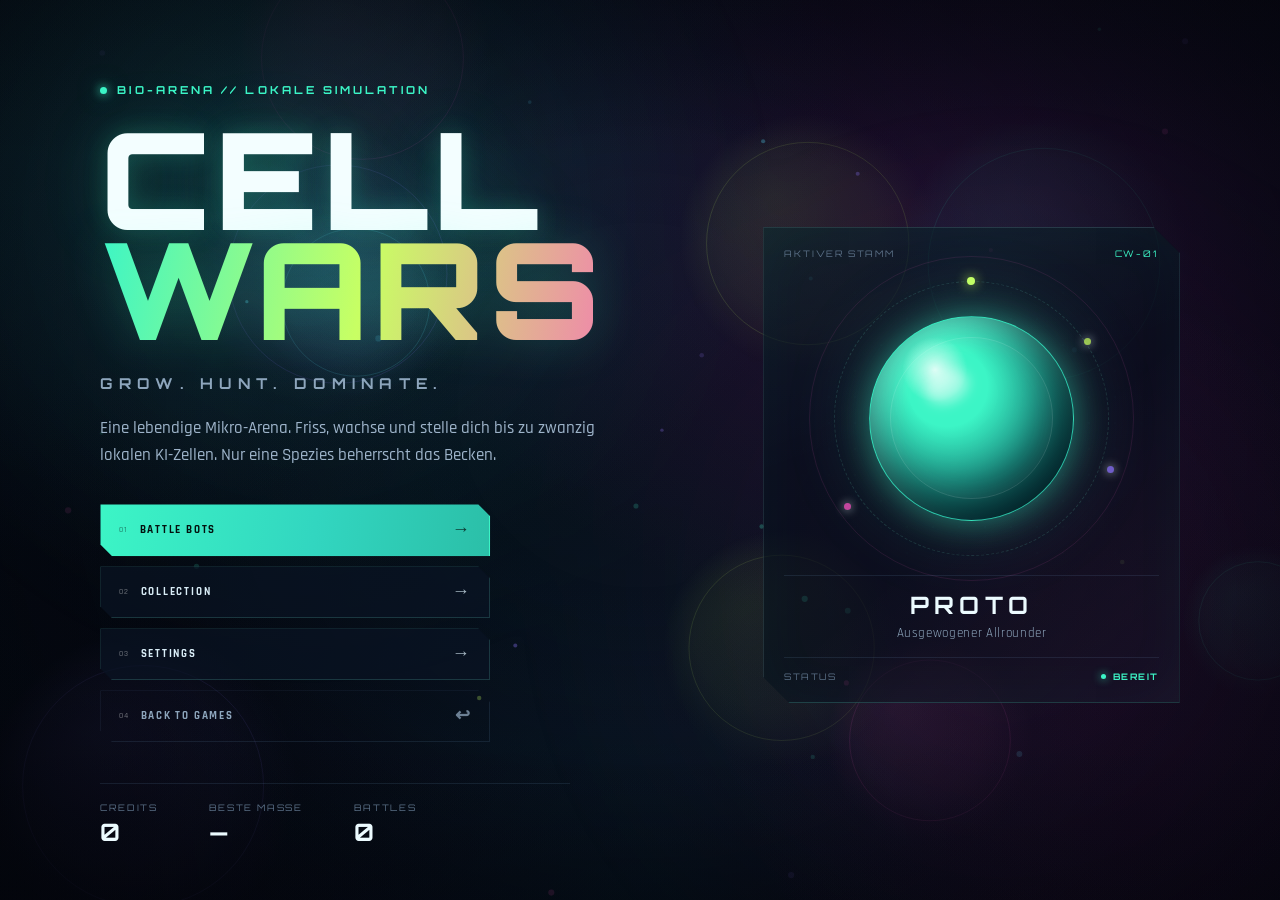
==== cell-wars/index.html @ c4da7c1f "CELL WARS Arena-Spiel und Hub-Karte hinzugefuegt" ====
<!DOCTYPE html>
<html lang="de">
<head>
  <meta charset="UTF-8">
  <meta name="viewport" content="width=device-width, initial-scale=1.0, maximum-scale=1.0, user-scalable=no">
  <meta name="theme-color" content="#05070e">
  <title>CELL WARS — Deluxe Browser Edition</title>
  <link rel="preconnect" href="https://fonts.googleapis.com">
  <link rel="preconnect" href="https://fonts.gstatic.com" crossorigin>
  <link href="https://fonts.googleapis.com/css2?family=Orbitron:wght@500;700;900&family=Rajdhani:wght@500;600;700&display=swap" rel="stylesheet">
  <link rel="stylesheet" href="style.css">
</head>
<body>
  <div id="cw-app" class="cw-app">

    <!-- Ambient menu background -->
    <canvas id="cw-menu-bg" class="cw-menu-bg" aria-hidden="true"></canvas>
    <div class="cw-ambient" aria-hidden="true"></div>

    <!-- Game canvas -->
    <canvas id="cw-canvas" class="cw-game-canvas" aria-hidden="true"></canvas>
    <div class="cw-vignette" aria-hidden="true"></div>

    <!-- In-game HUD -->
    <div id="cw-hud" class="cw-hud" aria-hidden="true">
      <div class="cw-hud-top">
        <div class="cw-hud-cluster">
          <div class="cw-hud-name"><span class="cw-status-dot"></span><span id="cw-hud-player-name">PILOT</span></div>
          <div class="cw-hud-massline">
            <span class="cw-hud-label">BIOMASSE</span>
            <strong id="cw-hud-mass">100</strong>
          </div>
          <div class="cw-hud-meta">
            <span>RANG <b id="cw-hud-rank">#--</b></span>
            <span>ZEIT <b id="cw-hud-time">0:00</b></span>
            <span>KILLS <b id="cw-hud-kills">0</b></span>
          </div>
        </div>
        <button type="button" id="cw-btn-pause" class="cw-icon-btn" aria-label="Pause" title="Pause (ESC)">
          <svg viewBox="0 0 24 24" aria-hidden="true"><rect x="6" y="5" width="4" height="14" rx="1"/><rect x="14" y="5" width="4" height="14" rx="1"/></svg>
        </button>
      </div>

      <aside class="cw-leaderboard cw-glass" aria-label="Rangliste">
        <header><span>RANGLISTE</span><span class="cw-live-dot"></span></header>
        <ol id="cw-leaderboard-list"></ol>
      </aside>

      <div class="cw-minimap cw-glass">
        <span class="cw-minimap-label">RADAR</span>
        <canvas id="cw-minimap-canvas" width="152" height="152"></canvas>
      </div>

      <div id="cw-controls-hint" class="cw-hint cw-glass">
        <span class="cw-hint-desktop"><b>MAUS / WASD</b> BEWEGEN &nbsp;·&nbsp; <b>LEER / KLICK</b> TEILEN &nbsp;·&nbsp; <b>ESC</b> PAUSE</span>
        <span class="cw-hint-touch"><b>ZIEHEN</b> BEWEGEN &nbsp;·&nbsp; <b>SPLIT</b> TEILEN</span>
      </div>

      <button type="button" id="cw-btn-touch-split" class="cw-touch-split" aria-label="Zelle teilen">SPLIT</button>
    </div>

    <!-- Screens -->
    <main class="cw-screens">
      <section id="cw-screen-menu" class="cw-screen is-active" aria-label="Hauptmenü">
        <div class="cw-menu-shell">
          <div class="cw-menu-main">
            <div class="cw-brandline"><span class="cw-status-dot"></span> BIO-ARENA // LOKALE SIMULATION</div>
            <h1 class="cw-logo"><span class="cw-logo-cell">CELL</span><span class="cw-logo-wars">WARS</span></h1>
            <p class="cw-tagline">GROW. HUNT. DOMINATE.</p>
            <p class="cw-lede">Eine lebendige Mikro-Arena. Friss, wachse und stelle dich bis zu zwanzig lokalen KI-Zellen. Nur eine Spezies beherrscht das Becken.</p>

            <nav class="cw-menu-actions" aria-label="Hauptmenü">
              <button type="button" id="cw-btn-play" class="cw-btn cw-btn-primary">
                <span class="cw-btn-index">01</span><span class="cw-btn-text">BATTLE BOTS</span><span class="cw-btn-arrow">→</span>
              </button>
              <button type="button" id="cw-btn-collection" class="cw-btn cw-btn-secondary">
                <span class="cw-btn-index">02</span><span class="cw-btn-text">COLLECTION</span><span class="cw-btn-arrow">→</span>
              </button>
              <button type="button" id="cw-btn-settings" class="cw-btn cw-btn-secondary">
                <span class="cw-btn-index">03</span><span class="cw-btn-text">SETTINGS</span><span class="cw-btn-arrow">→</span>
              </button>
              <a href="../index.html" class="cw-btn cw-btn-ghost">
                <span class="cw-btn-index">04</span><span class="cw-btn-text">BACK TO GAMES</span><span class="cw-btn-arrow">↩</span>
              </a>
            </nav>

            <div class="cw-menu-stats">
              <div><span>CREDITS</span><b id="cw-menu-coins">0</b></div>
              <div><span>BESTE MASSE</span><b id="cw-menu-best">0</b></div>
              <div><span>BATTLES</span><b id="cw-menu-games">0</b></div>
            </div>
          </div>

          <aside class="cw-specimen" aria-label="Aktiver Zellstamm">
            <div class="cw-specimen-head"><span>AKTIVER STAMM</span><span id="cw-menu-skin-code">CW-01</span></div>
            <div class="cw-orb-stage">
              <span class="cw-orb-ring r1"></span>
              <span class="cw-orb-ring r2"></span>
              <div class="cw-orb-orbit"><span class="cw-orb-moon"></span></div>
              <div class="cw-orb" id="cw-menu-orb"><span class="cw-orb-core"></span></div>
              <span class="cw-orb-food f1"></span><span class="cw-orb-food f2"></span><span class="cw-orb-food f3"></span>
            </div>
            <div class="cw-specimen-info">
              <strong id="cw-menu-skin-name">PROTO</strong>
              <span id="cw-menu-skin-desc">Ausgewogener Allrounder</span>
            </div>
            <div class="cw-specimen-foot">
              <span class="cw-mini-label">STATUS</span><b class="cw-ready">BEREIT</b>
            </div>
          </aside>
        </div>
        <footer class="cw-menu-foot">
          <span>LOKALE KI-BOTS · KEIN ONLINE-MULTIPLAYER</span>
          <span>FORTSCHRITT WIRD LOKAL GESPEICHERT</span>
        </footer>
      </section>

      <section id="cw-screen-setup" class="cw-screen" aria-label="Battle Setup">
        <div class="cw-page">
          <header class="cw-page-head">
            <button type="button" id="cw-setup-back" class="cw-back">← ZURÜCK</button>
            <span class="cw-page-kicker">BATTLE SETUP // LOKALE ARENA</span>
          </header>

          <div class="cw-setup-grid">
            <div class="cw-panel cw-setup-main">
              <label class="cw-field-label" for="cw-name-input">PILOTENNAME</label>
              <div class="cw-input-wrap">
                <span class="cw-input-prefix">ID</span>
                <input id="cw-name-input" class="cw-input" type="text" maxlength="14" autocomplete="off" spellcheck="false" placeholder="PILOT">
              </div>

              <div class="cw-section-label">SCHWIERIGKEITSGRAD</div>
              <div id="cw-difficulty-grid" class="cw-difficulty-grid"></div>

              <button type="button" id="cw-btn-start" class="cw-btn cw-btn-primary cw-btn-wide">
                <span class="cw-btn-text">BATTLE STARTEN</span><span class="cw-btn-arrow">→</span>
              </button>
              <p class="cw-micro">Deine Gegner sind lokale KI-Bots. Kein Netzwerk, keine Accounts.</p>
            </div>

            <aside class="cw-panel cw-setup-side">
              <span class="cw-kicker">DEIN STAMM</span>
              <div class="cw-setup-orb-wrap">
                <div class="cw-mini-orb" id="cw-setup-orb"></div>
              </div>
              <strong id="cw-setup-skin-name" class="cw-setup-skin-name">PROTO</strong>
              <span id="cw-setup-skin-desc" class="cw-setup-skin-desc">Ausgewogener Allrounder</span>

              <div class="cw-setup-facts">
                <div><span>BESTE MASSE</span><b id="cw-setup-best">0</b></div>
                <div><span>CREDITS</span><b id="cw-setup-coins">0</b></div>
              </div>

              <ul class="cw-rules">
                <li><b>Nahrung</b> einsammeln lässt dich wachsen.</li>
                <li><b>Größere Zellen</b> fressen kleinere.</li>
                <li><b>Leertaste</b> teilt deine Zelle.</li>
                <li>Überlebe und führe die Rangliste an.</li>
              </ul>
            </aside>
          </div>
        </div>
      </section>

      <section id="cw-screen-collection" class="cw-screen" aria-label="Collection">
        <div class="cw-page">
          <header class="cw-page-head">
            <button type="button" id="cw-collection-back" class="cw-back">← ZURÜCK</button>
            <span class="cw-page-kicker">COLLECTION // ZELLSTÄMME</span>
            <div class="cw-currency">CREDITS <b id="cw-collection-coins">0</b></div>
          </header>
          <p class="cw-page-lede">Verdiene Credits in Battle Bots und schalte neue Zellfarben frei. Freigeschaltete Stämme bleiben lokal gespeichert.</p>
          <div id="cw-skin-grid" class="cw-skin-grid"></div>
        </div>
      </section>

      <section id="cw-screen-settings" class="cw-screen" aria-label="Einstellungen">
        <div class="cw-page cw-page-narrow">
          <header class="cw-page-head">
            <button type="button" id="cw-settings-back" class="cw-back">← ZURÜCK</button>
            <span class="cw-page-kicker">SETTINGS // SYSTEM</span>
          </header>

          <div class="cw-panel cw-settings-panel">
            <div class="cw-settings-group">
              <div class="cw-section-label">AUDIO</div>
              <div class="cw-setting-row">
                <div><label for="cw-set-sfx">SOUNDEFFEKTE</label><small>Treffer, Teilen, Menüs</small></div>
                <div class="cw-slider-wrap"><input id="cw-set-sfx" type="range" min="0" max="1" step="0.05"><span id="cw-set-sfx-val">70%</span></div>
              </div>
              <div class="cw-setting-row">
                <div><label for="cw-set-music">AMBIENT-MUSIK</label><small>Lokaler Synth-Klangteppich</small></div>
                <div class="cw-slider-wrap"><input id="cw-set-music" type="range" min="0" max="1" step="0.05"><span id="cw-set-music-val">30%</span></div>
              </div>
            </div>

            <div class="cw-settings-group">
              <div class="cw-section-label">DARSTELLUNG</div>
              <div class="cw-setting-row">
                <div><label>PARTIKEL &amp; EFFEKTE</label><small>Funken, Schockwellen, Screenshake</small></div>
                <button type="button" id="cw-set-particles" class="cw-toggle" aria-pressed="true">AN</button>
              </div>
              <div class="cw-setting-row">
                <div><label>STEUERUNGSHINWEISE</label><small>Hinweisleiste im Battle</small></div>
                <button type="button" id="cw-set-hints" class="cw-toggle" aria-pressed="true">AN</button>
              </div>
              <div class="cw-setting-row cw-setting-row-top">
                <div><label>QUALITÄT</label><small id="cw-set-quality-desc">900 Nahrung · volle Effekte · DPR 2</small></div>
                <div id="cw-quality-group" class="cw-segmented">
                  <button type="button" data-quality="low">LOW</button>
                  <button type="button" data-quality="medium">MED</button>
                  <button type="button" data-quality="high">HIGH</button>
                </div>
              </div>
              <div class="cw-setting-row">
                <div><label>VOLLBILD</label><small>Browser Fullscreen API</small></div>
                <button type="button" id="cw-btn-fullscreen" class="cw-toggle">AKTIVIEREN</button>
              </div>
            </div>

            <div class="cw-settings-group">
              <div class="cw-section-label">STEUERUNG</div>
              <div class="cw-controls-grid">
                <div><span>MAUS</span><b>Richtung</b></div>
                <div><span>W A S D / PFEILE</span><b>Richtung</b></div>
                <div><span>LEER / LINKSKLICK</span><b>Zelle teilen</b></div>
                <div><span>ESC</span><b>Pause</b></div>
              </div>
              <p class="cw-micro">Alle Einstellungen werden lokal in deinem Browser gespeichert.</p>
            </div>
          </div>
        </div>
      </section>

      <section id="cw-screen-pause" class="cw-screen cw-overlay" aria-label="Pause">
        <div class="cw-modal">
          <span class="cw-kicker">SIMULATION ANGEHALTEN</span>
          <h2 class="cw-modal-title">PAUSE</h2>
          <div class="cw-pause-stats">
            <div><span>MASSE</span><b id="cw-pause-mass">100</b></div>
            <div><span>RANG</span><b id="cw-pause-rank">#--</b></div>
            <div><span>ZEIT</span><b id="cw-pause-time">0:00</b></div>
          </div>
          <div class="cw-modal-actions">
            <button type="button" id="cw-btn-resume" class="cw-btn cw-btn-primary"><span class="cw-btn-text">FORTSETZEN</span><span class="cw-btn-arrow">→</span></button>
            <button type="button" id="cw-btn-restart" class="cw-btn cw-btn-secondary"><span class="cw-btn-text">NEUSTART</span><span class="cw-btn-arrow">↻</span></button>
            <button type="button" id="cw-btn-pause-settings" class="cw-btn cw-btn-secondary"><span class="cw-btn-text">EINSTELLUNGEN</span><span class="cw-btn-arrow">→</span></button>
            <button type="button" id="cw-btn-quit" class="cw-btn cw-btn-ghost"><span class="cw-btn-text">HAUPTMENÜ</span><span class="cw-btn-arrow">↩</span></button>
          </div>
        </div>
      </section>

      <section id="cw-screen-gameover" class="cw-screen cw-overlay" aria-label="Ergebnis">
        <div class="cw-modal cw-results">
          <span class="cw-kicker" id="cw-res-kicker">RUN TERMINATED</span>
          <h2 class="cw-modal-title" id="cw-res-title">VERSCHLUNGEN.</h2>
          <p class="cw-res-sub" id="cw-res-sub">Die Arena hat dich gefressen. Wachse beim nächsten Lauf klüger.</p>

          <div class="cw-result-grid">
            <div><span>ÜBERLEBENSZEIT</span><b id="cw-res-time">0:00</b></div>
            <div><span>MAX. MASSE</span><b id="cw-res-mass">0</b></div>
            <div><span>GEFRESSEN</span><b id="cw-res-kills">0</b></div>
            <div><span>PLATZIERUNG</span><b id="cw-res-rank">#--</b></div>
          </div>

          <div class="cw-bestline"><span>PERSÖNLICHE BESTLEISTUNG</span><b id="cw-res-best">0</b></div>
          <div class="cw-rewardline">+ <b id="cw-res-coins">0</b> CREDITS <span id="cw-res-newbest" class="cw-newbest">NEUER REKORD</span></div>

          <div class="cw-modal-actions cw-modal-actions-row">
            <button type="button" id="cw-btn-again" class="cw-btn cw-btn-primary"><span class="cw-btn-text">NOCHMAL</span><span class="cw-btn-arrow">↻</span></button>
            <button type="button" id="cw-btn-gameover-menu" class="cw-btn cw-btn-secondary"><span class="cw-btn-text">HAUPTMENÜ</span><span class="cw-btn-arrow">↩</span></button>
          </div>
        </div>
      </section>
    </main>

    <div id="cw-toast" class="cw-toast" role="status" aria-live="polite"></div>
    <noscript><div class="cw-noscript">CELL WARS benötigt JavaScript.</div></noscript>
  </div>

  <script src="game.js" defer></script>
</body>
</html>
---- cell-wars/style.css ----
/* ==========================================================================
   CELL WARS — Deluxe Browser Edition
   Scoped styles for the game. All classes use the cw- prefix.
   ========================================================================== */

:root {
  color-scheme: dark;
}

html, body {
  margin: 0;
  padding: 0;
  width: 100%;
  height: 100%;
  overflow: hidden;
  background: #04060c;
}

body {
  font-family: 'Rajdhani', 'Segoe UI', sans-serif;
  color: #eaf8ff;
  -webkit-font-smoothing: antialiased;
  text-rendering: optimizeLegibility;
}

#cw-app {
  --cw-bg0: #04060c;
  --cw-bg1: #08101e;
  --cw-bg2: #130a24;
  --cw-ink: #ecfbff;
  --cw-muted: #8ea6bd;
  --cw-dim: #5c7188;
  --cw-teal: #3cf5c6;
  --cw-teal-soft: #a5ffe9;
  --cw-lime: #c8ff63;
  --cw-magenta: #ff59c7;
  --cw-violet: #8f76ff;
  --cw-danger: #ff6079;
  --cw-gold: #ffd75e;
  --cw-line: rgba(120, 255, 228, 0.16);
  --cw-line-soft: rgba(150, 205, 255, 0.10);
  --cw-panel: rgba(8, 16, 29, 0.74);
  --cw-panel-solid: rgba(9, 18, 33, 0.94);
  --cw-font-display: 'Orbitron', 'Segoe UI', sans-serif;
  --cw-font-body: 'Rajdhani', 'Segoe UI', sans-serif;

  position: fixed;
  inset: 0;
  width: 100%;
  height: 100%;
  height: 100dvh;
  overflow: hidden;
  background:
    radial-gradient(ellipse at 18% 12%, rgba(21, 60, 84, 0.55), transparent 42%),
    radial-gradient(ellipse at 82% 22%, rgba(83, 27, 104, 0.42), transparent 46%),
    radial-gradient(ellipse at 50% 100%, rgba(9, 42, 55, 0.5), transparent 55%),
    linear-gradient(160deg, #070c17 0%, #050912 46%, #0b0617 100%);
  isolation: isolate;
  user-select: none;
  -webkit-user-select: none;
}

#cw-app *,
#cw-app *::before,
#cw-app *::after {
  box-sizing: border-box;
}

#cw-app button,
#cw-app input,
#cw-app a {
  font-family: inherit;
}

.cw-menu-bg,
.cw-game-canvas {
  position: absolute;
  inset: 0;
  width: 100%;
  height: 100%;
  display: block;
}

.cw-menu-bg {
  z-index: 0;
  opacity: 1;
  transition: opacity 0.6s ease;
}

.cw-game-canvas {
  z-index: 1;
  opacity: 0;
  pointer-events: none;
  cursor: crosshair;
  touch-action: none;
  transition: opacity 0.35s ease;
}

.cw-app.cw-game-active .cw-menu-bg {
  opacity: 0;
}

.cw-app.cw-game-active .cw-game-canvas {
  opacity: 1;
  pointer-events: auto;
}

.cw-ambient {
  position: absolute;
  inset: -15%;
  z-index: 0;
  pointer-events: none;
  background:
    radial-gradient(circle at 30% 30%, rgba(60, 245, 198, 0.055), transparent 34%),
    radial-gradient(circle at 72% 62%, rgba(255, 89, 199, 0.05), transparent 36%);
  filter: blur(10px);
  animation: cwAmbientDrift 22s ease-in-out infinite alternate;
}

@keyframes cwAmbientDrift {
  from { transform: translate3d(-1.5%, -1%, 0) scale(1); }
  to { transform: translate3d(1.5%, 1.5%, 0) scale(1.04); }
}

.cw-vignette {
  position: absolute;
  inset: 0;
  z-index: 2;
  pointer-events: none;
  background:
    radial-gradient(ellipse at center, transparent 48%, rgba(2, 4, 9, 0.55) 100%),
    linear-gradient(180deg, rgba(2, 4, 9, 0.22), transparent 18%, transparent 82%, rgba(2, 4, 9, 0.35));
}

/* ==========================================================================
   Screens & transitions
   ========================================================================== */

.cw-screens {
  position: absolute;
  inset: 0;
  z-index: 30;
  pointer-events: none;
}

.cw-screen {
  position: absolute;
  inset: 0;
  display: flex;
  flex-direction: column;
  overflow-y: auto;
  overflow-x: hidden;
  opacity: 0;
  visibility: hidden;
  pointer-events: none;
  transform: translateY(10px);
  transition: opacity 0.32s ease, transform 0.42s cubic-bezier(0.2, 0.8, 0.2, 1), visibility 0.32s;
  scrollbar-width: thin;
  scrollbar-color: rgba(60, 245, 198, 0.3) transparent;
}

.cw-screen.is-active {
  opacity: 1;
  visibility: visible;
  pointer-events: auto;
  transform: translateY(0);
}

#cw-screen-menu {
  background:
    radial-gradient(circle at 13% 18%, rgba(32, 118, 112, 0.10), transparent 26%),
    radial-gradient(circle at 86% 76%, rgba(113, 36, 126, 0.10), transparent 30%);
}

#cw-screen-setup,
#cw-screen-collection,
#cw-screen-settings {
  background:
    radial-gradient(ellipse at 12% 8%, rgba(25, 84, 92, 0.30), transparent 44%),
    radial-gradient(ellipse at 88% 70%, rgba(75, 28, 100, 0.26), transparent 46%),
    linear-gradient(180deg, rgba(4, 8, 15, 0.72), rgba(4, 8, 15, 0.9));
  backdrop-filter: blur(8px);
  -webkit-backdrop-filter: blur(8px);
}

.cw-overlay {
  z-index: 45;
  align-items: center;
  justify-content: center;
  padding: 24px;
  background: rgba(3, 6, 12, 0.66);
  backdrop-filter: blur(10px);
  -webkit-backdrop-filter: blur(10px);
}

/* ==========================================================================
   Menu
   ========================================================================== */

.cw-menu-shell {
  position: relative;
  width: min(1220px, 100%);
  min-height: 100%;
  margin: 0 auto;
  padding: clamp(28px, 6vh, 72px) clamp(22px, 5.5vw, 72px) 24px;
  display: grid;
  grid-template-columns: minmax(0, 1.18fr) minmax(300px, 0.82fr);
  gap: clamp(28px, 5vw, 72px);
  align-items: center;
}

.cw-menu-main {
  position: relative;
  z-index: 1;
  max-width: 660px;
}

.cw-brandline {
  display: flex;
  align-items: center;
  gap: 10px;
  font-family: var(--cw-font-display);
  font-size: clamp(9px, 0.9vw, 11px);
  font-weight: 700;
  letter-spacing: 0.28em;
  color: var(--cw-teal);
  text-transform: uppercase;
  margin-bottom: clamp(18px, 3vh, 32px);
}

.cw-status-dot {
  width: 7px;
  height: 7px;
  border-radius: 50%;
  flex: 0 0 auto;
  background: var(--cw-teal);
  box-shadow: 0 0 10px var(--cw-teal), 0 0 22px rgba(60, 245, 198, 0.55);
  animation: cwPulseDot 2.2s ease-in-out infinite;
}

@keyframes cwPulseDot {
  0%, 100% { opacity: 1; transform: scale(1); }
  50% { opacity: 0.55; transform: scale(0.8); }
}

.cw-logo {
  display: flex;
  flex-direction: column;
  margin: 0 0 16px;
  font-family: var(--cw-font-display);
  font-weight: 900;
  font-size: clamp(58px, 10.5vw, 138px);
  line-height: 0.82;
  letter-spacing: 0.035em;
}

.cw-logo-cell {
  color: #f3feff;
  text-shadow:
    0 0 24px rgba(60, 245, 198, 0.22),
    0 0 70px rgba(60, 245, 198, 0.16);
}

.cw-logo-wars {
  background: linear-gradient(100deg, var(--cw-teal) 0%, var(--cw-lime) 44%, var(--cw-magenta) 100%);
  -webkit-background-clip: text;
  background-clip: text;
  -webkit-text-fill-color: transparent;
  color: transparent;
  filter: drop-shadow(0 0 24px rgba(60, 245, 198, 0.22));
  padding-bottom: 0.1em;
}

.cw-tagline {
  margin: 0 0 22px;
  font-family: var(--cw-font-display);
  font-size: clamp(11px, 1.3vw, 15px);
  font-weight: 700;
  letter-spacing: 0.42em;
  color: var(--cw-muted);
  text-transform: uppercase;
}

.cw-lede {
  margin: 0 0 clamp(24px, 4vh, 38px);
  max-width: 540px;
  font-size: clamp(15px, 1.35vw, 18px);
  font-weight: 500;
  line-height: 1.55;
  color: #9db3c9;
}

.cw-menu-actions {
  display: flex;
  flex-direction: column;
  gap: 10px;
  width: min(390px, 100%);
}

.cw-menu-stats {
  display: flex;
  gap: clamp(24px, 4vw, 54px);
  margin-top: clamp(26px, 4.5vh, 44px);
  padding-top: 18px;
  border-top: 1px solid var(--cw-line-soft);
  width: min(470px, 100%);
}

.cw-menu-stats div {
  display: flex;
  flex-direction: column;
  gap: 4px;
}

.cw-menu-stats span {
  font-family: var(--cw-font-display);
  font-size: 9px;
  letter-spacing: 0.2em;
  color: var(--cw-dim);
}

.cw-menu-stats b {
  font-family: var(--cw-font-display);
  font-size: clamp(18px, 2vw, 24px);
  color: var(--cw-ink);
  letter-spacing: 0.03em;
}

.cw-menu-foot {
  position: relative;
  display: flex;
  justify-content: space-between;
  gap: 18px;
  padding: 0 clamp(22px, 5.5vw, 72px) 20px;
  font-family: var(--cw-font-display);
  font-size: 8.5px;
  letter-spacing: 0.17em;
  color: rgba(122, 150, 175, 0.58);
  text-transform: uppercase;
}

/* Specimen panel */
.cw-specimen {
  position: relative;
  align-self: center;
  width: 100%;
  max-width: 430px;
  justify-self: end;
  padding: 20px;
  border: 1px solid var(--cw-line);
  background:
    linear-gradient(160deg, rgba(50, 255, 221, 0.05), transparent 40%),
    linear-gradient(320deg, rgba(255, 89, 199, 0.055), transparent 45%),
    rgba(7, 14, 26, 0.62);
  clip-path: polygon(0 0, calc(100% - 26px) 0, 100% 26px, 100% 100%, 26px 100%, 0 calc(100% - 26px));
  box-shadow:
    0 30px 90px rgba(0, 0, 0, 0.5),
    inset 0 0 60px rgba(60, 245, 198, 0.035);
}

.cw-specimen::before {
  content: '';
  position: absolute;
  inset: 0;
  pointer-events: none;
  background-image: radial-gradient(circle, rgba(140, 255, 235, 0.14) 1px, transparent 1.2px);
  background-size: 26px 26px;
  opacity: 0.22;
  mask-image: radial-gradient(circle at 50% 40%, #000, transparent 72%);
  -webkit-mask-image: radial-gradient(circle at 50% 40%, #000, transparent 72%);
}

.cw-specimen-head {
  position: relative;
  display: flex;
  justify-content: space-between;
  font-family: var(--cw-font-display);
  font-size: 9px;
  letter-spacing: 0.2em;
  color: var(--cw-dim);
  text-transform: uppercase;
}

.cw-specimen-head span:last-child {
  color: var(--cw-teal);
}

.cw-orb-stage {
  position: relative;
  height: clamp(250px, 34vh, 340px);
  display: flex;
  align-items: center;
  justify-content: center;
  margin: 6px 0 4px;
}

.cw-orb {
  --orb-a: #3cf5c6;
  --orb-b: #0c6c72;
  --orb-glow: #3cf5c6;
  position: relative;
  width: clamp(150px, 17vw, 205px);
  height: clamp(150px, 17vw, 205px);
  border-radius: 50%;
  background:
    radial-gradient(circle at 32% 26%, rgba(255, 255, 255, 0.82) 0%, transparent 16%),
    radial-gradient(circle at 38% 34%, var(--orb-a) 0%, var(--orb-a) 22%, var(--orb-b) 74%, #04060c 100%);
  border: 1px solid color-mix(in srgb, var(--orb-a) 65%, transparent);
  box-shadow:
    0 0 34px color-mix(in srgb, var(--orb-glow) 45%, transparent),
    0 0 90px color-mix(in srgb, var(--orb-glow) 20%, transparent),
    inset -18px -24px 46px rgba(0, 0, 0, 0.55),
    inset 12px 14px 26px rgba(255, 255, 255, 0.16);
  animation: cwOrbFloat 5.5s ease-in-out infinite alternate, cwOrbBreathe 3.8s ease-in-out infinite;
  transition: background 0.4s ease, box-shadow 0.4s ease;
}

.cw-orb::after {
  content: '';
  position: absolute;
  inset: 10%;
  border-radius: 50%;
  border: 1px solid rgba(255, 255, 255, 0.12);
  box-shadow: inset 0 0 30px rgba(255, 255, 255, 0.05);
}

.cw-orb.is-prism {
  animation: cwOrbFloat 5.5s ease-in-out infinite alternate, cwOrbHue 8s linear infinite;
}

.cw-orb-core {
  position: absolute;
  top: 27%;
  left: 27%;
  width: 22%;
  height: 16%;
  border-radius: 50%;
  background: rgba(255, 255, 255, 0.44);
  filter: blur(6px);
  transform: rotate(-24deg);
}

@keyframes cwOrbFloat {
  from { transform: translateY(-7px); }
  to { transform: translateY(7px); }
}

@keyframes cwOrbBreathe {
  0%, 100% { scale: 1; }
  50% { scale: 1.035; }
}

@keyframes cwOrbHue {
  from { filter: hue-rotate(0deg); }
  to { filter: hue-rotate(360deg); }
}

.cw-orb-ring {
  position: absolute;
  border-radius: 50%;
  border: 1px solid rgba(120, 255, 228, 0.14);
  pointer-events: none;
}

.cw-orb-ring.r1 {
  width: clamp(205px, 23vw, 275px);
  height: clamp(205px, 23vw, 275px);
  border-style: dashed;
  animation: cwSpin 44s linear infinite;
}

.cw-orb-ring.r2 {
  width: clamp(245px, 28vw, 325px);
  height: clamp(245px, 28vw, 325px);
  border-color: rgba(255, 89, 199, 0.10);
  animation: cwSpin 70s linear infinite reverse;
}

@keyframes cwSpin {
  to { transform: rotate(360deg); }
}

.cw-orb-orbit {
  position: absolute;
  width: clamp(205px, 23vw, 275px);
  height: clamp(205px, 23vw, 275px);
  animation: cwSpin 14s linear infinite;
}

.cw-orb-moon {
  position: absolute;
  top: -4px;
  left: calc(50% - 4px);
  width: 8px;
  height: 8px;
  border-radius: 50%;
  background: var(--cw-lime);
  box-shadow: 0 0 12px var(--cw-lime);
}

.cw-orb-food {
  position: absolute;
  width: 7px;
  height: 7px;
  border-radius: 50%;
  background: var(--cw-teal);
  box-shadow: 0 0 10px currentColor;
  opacity: 0.75;
}

.cw-orb-food.f1 { top: 24%; right: 18%; background: var(--cw-lime); animation: cwFloatFood 4s ease-in-out infinite alternate; }
.cw-orb-food.f2 { bottom: 20%; left: 16%; background: var(--cw-magenta); animation: cwFloatFood 5.2s ease-in-out infinite alternate-reverse; }
.cw-orb-food.f3 { bottom: 32%; right: 12%; background: var(--cw-violet); animation: cwFloatFood 6.4s ease-in-out infinite alternate; }

@keyframes cwFloatFood {
  from { transform: translateY(-5px); opacity: 0.5; }
  to { transform: translateY(7px); opacity: 0.95; }
}

.cw-specimen-info {
  position: relative;
  display: flex;
  flex-direction: column;
  align-items: center;
  gap: 5px;
  padding: 14px 0 16px;
  border-top: 1px solid var(--cw-line-soft);
  border-bottom: 1px solid var(--cw-line-soft);
}

.cw-specimen-info strong {
  font-family: var(--cw-font-display);
  font-size: clamp(18px, 2vw, 24px);
  letter-spacing: 0.22em;
  color: var(--cw-ink);
}

.cw-specimen-info span {
  font-size: 13px;
  letter-spacing: 0.05em;
  color: var(--cw-muted);
}

.cw-specimen-foot {
  display: flex;
  justify-content: space-between;
  align-items: center;
  padding-top: 13px;
  font-family: var(--cw-font-display);
  font-size: 9px;
  letter-spacing: 0.16em;
}

.cw-mini-label {
  color: var(--cw-dim);
}

.cw-ready {
  color: var(--cw-teal);
  display: inline-flex;
  align-items: center;
  gap: 7px;
}

.cw-ready::before {
  content: '';
  width: 5px;
  height: 5px;
  border-radius: 50%;
  background: var(--cw-teal);
  box-shadow: 0 0 8px var(--cw-teal);
}

/* ==========================================================================
   Buttons
   ========================================================================== */

.cw-btn {
  position: relative;
  display: flex;
  align-items: center;
  gap: 12px;
  width: 100%;
  min-height: 52px;
  padding: 13px 18px;
  border: 1px solid var(--cw-line);
  background: rgba(10, 20, 36, 0.62);
  color: var(--cw-ink);
  font-family: var(--cw-font-display);
  font-size: 11px;
  font-weight: 700;
  letter-spacing: 0.16em;
  text-decoration: none;
  text-align: left;
  text-transform: uppercase;
  cursor: pointer;
  clip-path: polygon(0 0, calc(100% - 12px) 0, 100% 12px, 100% 100%, 12px 100%, 0 calc(100% - 12px));
  transition: background 0.2s ease, border-color 0.2s ease, transform 0.18s ease, box-shadow 0.25s ease, color 0.2s ease;
  -webkit-tap-highlight-color: transparent;
}

.cw-btn::before {
  content: '';
  position: absolute;
  inset: 0;
  background: linear-gradient(100deg, rgba(60, 245, 198, 0.14), transparent 55%);
  opacity: 0;
  transition: opacity 0.2s ease;
  pointer-events: none;
}

.cw-btn:hover::before,
.cw-btn:focus-visible::before {
  opacity: 1;
}

.cw-btn:hover {
  border-color: rgba(60, 245, 198, 0.55);
  transform: translateX(3px);
}

.cw-btn:active {
  transform: translateX(3px) scale(0.985);
}

.cw-btn:focus-visible {
  outline: 2px solid var(--cw-teal);
  outline-offset: 3px;
}

.cw-btn-primary {
  background: linear-gradient(100deg, var(--cw-teal) 0%, #32d6c0 55%, #2bbfa8 100%);
  border-color: transparent;
  color: #03110e;
  box-shadow: 0 0 30px rgba(60, 245, 198, 0.22);
}

.cw-btn-primary::before {
  background: linear-gradient(100deg, rgba(255, 255, 255, 0.28), transparent 55%);
}

.cw-btn-primary:hover {
  border-color: transparent;
  box-shadow: 0 0 42px rgba(60, 245, 198, 0.42);
  color: #02100d;
}

.cw-btn-secondary {
  background: rgba(10, 20, 36, 0.68);
  color: #d9edf7;
}

.cw-btn-ghost {
  background: transparent;
  border-color: var(--cw-line-soft);
  color: var(--cw-muted);
}

.cw-btn-ghost:hover {
  color: var(--cw-ink);
}

.cw-btn-wide {
  justify-content: center;
  margin-top: 6px;
}

.cw-btn-text {
  flex: 1;
}

.cw-btn-index {
  font-size: 8px;
  letter-spacing: 0.08em;
  color: rgba(255, 255, 255, 0.42);
  font-weight: 500;
}

.cw-btn-primary .cw-btn-index {
  color: rgba(3, 17, 14, 0.5);
}

.cw-btn-arrow {
  font-family: var(--cw-font-body);
  font-size: 18px;
  line-height: 1;
  opacity: 0.75;
  transition: transform 0.2s ease;
}

.cw-btn:hover .cw-btn-arrow {
  transform: translateX(3px);
}

/* ==========================================================================
   Interior pages (setup / collection / settings)
   ========================================================================== */

.cw-page {
  position: relative;
  width: min(1120px, 100%);
  margin: auto;
  padding: clamp(24px, 5vh, 48px) clamp(18px, 4vw, 44px) 40px;
}

.cw-page-narrow {
  width: min(880px, 100%);
}

.cw-page-head {
  display: flex;
  align-items: center;
  gap: 18px;
  padding-bottom: 18px;
  margin-bottom: clamp(18px, 3vh, 28px);
  border-bottom: 1px solid var(--cw-line-soft);
}

.cw-page-kicker {
  font-family: var(--cw-font-display);
  font-size: 10px;
  font-weight: 700;
  letter-spacing: 0.26em;
  color: var(--cw-teal);
  text-transform: uppercase;
}

.cw-back {
  background: none;
  border: none;
  padding: 6px 0;
  color: var(--cw-muted);
  font-family: var(--cw-font-display);
  font-size: 9px;
  font-weight: 700;
  letter-spacing: 0.18em;
  cursor: pointer;
  transition: color 0.2s ease, transform 0.2s ease;
}

.cw-back:hover {
  color: var(--cw-teal);
  transform: translateX(-3px);
}

.cw-back:focus-visible {
  outline: 2px solid var(--cw-teal);
  outline-offset: 4px;
}

.cw-currency {
  margin-left: auto;
  font-family: var(--cw-font-display);
  font-size: 9px;
  letter-spacing: 0.16em;
  color: var(--cw-dim);
}

.cw-currency b {
  color: var(--cw-gold);
  font-size: 15px;
  margin-left: 7px;
}

.cw-page-lede {
  max-width: 700px;
  margin: -6px 0 26px;
  font-size: 15px;
  line-height: 1.55;
  color: var(--cw-muted);
}

.cw-panel {
  position: relative;
  background:
    linear-gradient(150deg, rgba(60, 245, 198, 0.035), transparent 40%),
    var(--cw-panel);
  border: 1px solid var(--cw-line);
  clip-path: polygon(0 0, calc(100% - 20px) 0, 100% 20px, 100% 100%, 20px 100%, 0 calc(100% - 20px));
  box-shadow: 0 26px 80px rgba(0, 0, 0, 0.35);
  padding: clamp(20px, 3vw, 32px);
}

.cw-kicker {
  display: block;
  font-family: var(--cw-font-display);
  font-size: 9px;
  font-weight: 700;
  letter-spacing: 0.26em;
  color: var(--cw-teal);
  text-transform: uppercase;
}

.cw-section-label {
  font-family: var(--cw-font-display);
  font-size: 9px;
  font-weight: 700;
  letter-spacing: 0.22em;
  color: var(--cw-dim);
  text-transform: uppercase;
  margin: 26px 0 12px;
}

.cw-micro {
  margin: 14px 0 0;
  font-size: 12px;
  line-height: 1.5;
  color: var(--cw-dim);
}

/* Setup */
.cw-setup-grid {
  display: grid;
  grid-template-columns: minmax(0, 1.45fr) minmax(270px, 0.55fr);
  gap: 20px;
  align-items: stretch;
}

.cw-field-label {
  display: block;
  font-family: var(--cw-font-display);
  font-size: 9px;
  font-weight: 700;
  letter-spacing: 0.22em;
  color: var(--cw-dim);
  text-transform: uppercase;
  margin-bottom: 9px;
}

.cw-input-wrap {
  display: flex;
  align-items: center;
  border: 1px solid var(--cw-line);
  background: rgba(3, 9, 17, 0.62);
  transition: border-color 0.2s ease, box-shadow 0.25s ease;
}

.cw-input-wrap:focus-within {
  border-color: var(--cw-teal);
  box-shadow: 0 0 0 3px rgba(60, 245, 198, 0.08);
}

.cw-input-prefix {
  padding: 0 12px 0 15px;
  font-family: var(--cw-font-display);
  font-size: 9px;
  letter-spacing: 0.14em;
  color: var(--cw-teal);
  border-right: 1px solid var(--cw-line-soft);
  align-self: stretch;
  display: flex;
  align-items: center;
}

.cw-input {
  flex: 1;
  min-width: 0;
  padding: 14px 15px;
  border: none;
  outline: none;
  background: transparent;
  color: var(--cw-ink);
  font-family: var(--cw-font-display);
  font-size: 15px;
  font-weight: 700;
  letter-spacing: 0.1em;
  text-transform: uppercase;
}

.cw-input::placeholder {
  color: rgba(122, 150, 175, 0.38);
}

.cw-difficulty-grid {
  display: grid;
  grid-template-columns: 1fr 1fr;
  gap: 10px;
}

.cw-diff-card {
  --diff: #5ef2c2;
  position: relative;
  display: flex;
  flex-direction: column;
  gap: 5px;
  padding: 14px 15px 13px;
  border: 1px solid var(--cw-line-soft);
  background: rgba(5, 11, 21, 0.58);
  color: var(--cw-ink);
  text-align: left;
  cursor: pointer;
  clip-path: polygon(0 0, calc(100% - 11px) 0, 100% 11px, 100% 100%, 0 100%);
  transition: border-color 0.2s ease, background 0.2s ease, transform 0.2s ease, box-shadow 0.2s ease;
}

.cw-diff-card::before {
  content: '';
  position: absolute;
  top: 0;
  left: 0;
  width: 38%;
  height: 2px;
  background: var(--diff);
  box-shadow: 0 0 12px var(--diff);
  opacity: 0.55;
  transition: opacity 0.2s ease, width 0.25s ease;
}

.cw-diff-card:hover {
  border-color: color-mix(in srgb, var(--diff) 45%, transparent);
  background: rgba(9, 18, 31, 0.8);
  transform: translateY(-2px);
}

.cw-diff-card.is-selected {
  border-color: color-mix(in srgb, var(--diff) 72%, transparent);
  background:
    linear-gradient(150deg, color-mix(in srgb, var(--diff) 12%, transparent), transparent 60%),
    rgba(7, 15, 27, 0.88);
  box-shadow: 0 0 24px color-mix(in srgb, var(--diff) 15%, transparent), inset 0 0 24px color-mix(in srgb, var(--diff) 4%, transparent);
}

.cw-diff-card.is-selected::before {
  width: 100%;
  opacity: 1;
}

.cw-diff-card strong {
  font-family: var(--cw-font-display);
  font-size: 11px;
  font-weight: 700;
  letter-spacing: 0.15em;
  color: var(--diff);
}

.cw-diff-card small {
  font-size: 11.5px;
  line-height: 1.35;
  color: var(--cw-muted);
}

.cw-diff-meta {
  margin-top: 3px;
  font-family: var(--cw-font-display);
  font-size: 7.5px;
  letter-spacing: 0.09em;
  color: var(--cw-dim);
}

.cw-diff-check {
  position: absolute;
  top: 10px;
  right: 11px;
  font-family: var(--cw-font-display);
  font-size: 8px;
  color: var(--diff);
  opacity: 0;
  transition: opacity 0.2s ease;
}

.cw-diff-card.is-selected .cw-diff-check {
  opacity: 1;
}

.cw-setup-side {
  display: flex;
  flex-direction: column;
  align-items: center;
  text-align: center;
  padding-top: 24px;
}

.cw-setup-orb-wrap {
  display: flex;
  align-items: center;
  justify-content: center;
  height: 128px;
  width: 100%;
  margin: 6px 0 10px;
}

.cw-mini-orb {
  --orb-a: #3cf5c6;
  --orb-b: #0c6c72;
  --orb-glow: #3cf5c6;
  width: 92px;
  height: 92px;
  border-radius: 50%;
  background:
    radial-gradient(circle at 33% 26%, rgba(255, 255, 255, 0.8), transparent 17%),
    radial-gradient(circle at 38% 34%, var(--orb-a), var(--orb-a) 20%, var(--orb-b) 74%, #04060c 100%);
  border: 1px solid color-mix(in srgb, var(--orb-a) 60%, transparent);
  box-shadow:
    0 0 25px color-mix(in srgb, var(--orb-glow) 36%, transparent),
    inset -8px -12px 22px rgba(0, 0, 0, 0.5);
  animation: cwOrbBreathe 3.8s ease-in-out infinite;
}

.cw-mini-orb.is-prism {
  animation: cwOrbBreathe 3.8s ease-in-out infinite, cwOrbHue 8s linear infinite;
}

.cw-setup-skin-name {
  font-family: var(--cw-font-display);
  font-size: 20px;
  letter-spacing: 0.2em;
  color: var(--cw-ink);
}

.cw-setup-skin-desc {
  margin-top: 3px;
  font-size: 12px;
  color: var(--cw-muted);
}

.cw-setup-facts {
  display: flex;
  gap: 22px;
  margin: 22px 0 20px;
  padding: 14px 0;
  border-top: 1px solid var(--cw-line-soft);
  border-bottom: 1px solid var(--cw-line-soft);
  width: 100%;
  justify-content: center;
}

.cw-setup-facts div {
  display: flex;
  flex-direction: column;
  gap: 3px;
}

.cw-setup-facts span {
  font-family: var(--cw-font-display);
  font-size: 7.5px;
  letter-spacing: 0.13em;
  color: var(--cw-dim);
}

.cw-setup-facts b {
  font-family: var(--cw-font-display);
  font-size: 15px;
  color: var(--cw-gold);
}

.cw-rules {
  list-style: none;
  margin: 0;
  padding: 0;
  text-align: left;
  font-size: 12.5px;
  line-height: 1.55;
  color: var(--cw-muted);
  display: flex;
  flex-direction: column;
  gap: 8px;
}

.cw-rules li {
  position: relative;
  padding-left: 17px;
}

.cw-rules li::before {
  content: '';
  position: absolute;
  left: 0;
  top: 7px;
  width: 5px;
  height: 5px;
  border-radius: 50%;
  background: var(--cw-teal);
  box-shadow: 0 0 7px rgba(60, 245, 198, 0.6);
}

.cw-rules b {
  color: #cfe9f2;
}

/* Collection */
.cw-skin-grid {
  display: grid;
  grid-template-columns: repeat(auto-fill, minmax(190px, 1fr));
  gap: 14px;
}

.cw-skin-card {
  position: relative;
  display: flex;
  flex-direction: column;
  align-items: center;
  gap: 6px;
  padding: 20px 16px 16px;
  background:
    linear-gradient(160deg, color-mix(in srgb, var(--skin-a) 6%, transparent), transparent 50%),
    rgba(7, 14, 26, 0.72);
  border: 1px solid var(--cw-line-soft);
  clip-path: polygon(0 0, calc(100% - 16px) 0, 100% 16px, 100% 100%, 16px 100%, 0 calc(100% - 16px));
  transition: border-color 0.25s ease, transform 0.25s ease, box-shadow 0.25s ease;
}

.cw-skin-card:hover {
  border-color: color-mix(in srgb, var(--skin-a) 38%, transparent);
  transform: translateY(-3px);
}

.cw-skin-card.is-equipped {
  border-color: color-mix(in srgb, var(--skin-a) 62%, transparent);
  box-shadow: 0 0 28px color-mix(in srgb, var(--skin-glow) 12%, transparent);
}

.cw-skin-orb {
  --orb-a: var(--skin-a);
  --orb-b: var(--skin-b);
  --orb-glow: var(--skin-glow);
  width: 76px;
  height: 76px;
  border-radius: 50%;
  margin-bottom: 5px;
  background:
    radial-gradient(circle at 33% 26%, rgba(255, 255, 255, 0.8), transparent 17%),
    radial-gradient(circle at 38% 34%, var(--orb-a), var(--orb-a) 20%, var(--orb-b) 74%, #04060c 100%);
  border: 1px solid color-mix(in srgb, var(--orb-a) 55%, transparent);
  box-shadow: 0 0 22px color-mix(in srgb, var(--orb-glow) 30%, transparent), inset -7px -9px 18px rgba(0, 0, 0, 0.45);
}

.cw-skin-orb.is-prism {
  animation: cwOrbHue 8s linear infinite;
}

.cw-skin-name {
  font-family: var(--cw-font-display);
  font-size: 12px;
  font-weight: 700;
  letter-spacing: 0.16em;
  color: var(--cw-ink);
}

.cw-skin-desc {
  min-height: 30px;
  font-size: 11.5px;
  line-height: 1.35;
  color: var(--cw-muted);
  text-align: center;
}

.cw-skin-state {
  font-family: var(--cw-font-display);
  font-size: 7.5px;
  letter-spacing: 0.14em;
  color: var(--cw-dim);
  margin-top: 2px;
}

.cw-skin-card.is-equipped .cw-skin-state {
  color: var(--skin-a);
}

.cw-skin-action {
  width: 100%;
  margin-top: 8px;
  padding: 9px 8px;
  border: 1px solid color-mix(in srgb, var(--skin-a) 30%, transparent);
  background: rgba(255, 255, 255, 0.035);
  color: #dceef7;
  font-family: var(--cw-font-display);
  font-size: 8px;
  font-weight: 700;
  letter-spacing: 0.12em;
  cursor: pointer;
  transition: background 0.2s ease, border-color 0.2s ease, color 0.2s ease;
}

.cw-skin-action:hover:not(:disabled) {
  background: color-mix(in srgb, var(--skin-a) 14%, transparent);
  border-color: var(--skin-a);
  color: #fff;
}

.cw-skin-action:disabled {
  cursor: default;
  opacity: 0.65;
}

.cw-skin-card.is-locked .cw-skin-orb {
  filter: grayscale(0.55) brightness(0.65);
}

.cw-skin-card.is-locked .cw-skin-name {
  color: var(--cw-muted);
}

/* Settings */
.cw-settings-panel {
  display: flex;
  flex-direction: column;
  gap: 26px;
}

.cw-settings-group {
  padding-bottom: 22px;
  border-bottom: 1px solid var(--cw-line-soft);
}

.cw-settings-group:last-child {
  padding-bottom: 0;
  border-bottom: none;
}

.cw-settings-group .cw-section-label {
  margin-top: 0;
}

.cw-setting-row {
  display: flex;
  align-items: center;
  justify-content: space-between;
  gap: 22px;
  padding: 12px 0;
  border-bottom: 1px solid rgba(150, 205, 255, 0.055);
}

.cw-setting-row:last-child {
  border-bottom: none;
}

.cw-setting-row-top {
  align-items: flex-start;
}

.cw-setting-row label {
  display: block;
  font-family: var(--cw-font-display);
  font-size: 10px;
  font-weight: 700;
  letter-spacing: 0.14em;
  color: #d4e8f2;
  text-transform: uppercase;
}

.cw-setting-row small {
  display: block;
  margin-top: 3px;
  font-size: 11.5px;
  color: var(--cw-dim);
}

.cw-slider-wrap {
  display: flex;
  align-items: center;
  gap: 12px;
  flex: 0 0 auto;
}

.cw-slider-wrap input[type="range"] {
  width: 190px;
  height: 4px;
  appearance: none;
  -webkit-appearance: none;
  background: rgba(120, 255, 228, 0.16);
  outline: none;
  cursor: pointer;
}

.cw-slider-wrap input[type="range"]::-webkit-slider-thumb {
  appearance: none;
  -webkit-appearance: none;
  width: 14px;
  height: 14px;
  border-radius: 50%;
  background: var(--cw-teal);
  box-shadow: 0 0 10px rgba(60, 245, 198, 0.75);
  border: 2px solid #051515;
}

.cw-slider-wrap input[type="range"]::-moz-range-thumb {
  width: 12px;
  height: 12px;
  border-radius: 50%;
  background: var(--cw-teal);
  box-shadow: 0 0 10px rgba(60, 245, 198, 0.75);
  border: 2px solid #051515;
}

.cw-slider-wrap span {
  width: 42px;
  text-align: right;
  font-family: var(--cw-font-display);
  font-size: 10px;
  color: var(--cw-teal);
}

.cw-toggle {
  flex: 0 0 auto;
  min-width: 108px;
  padding: 9px 14px;
  border: 1px solid var(--cw-line);
  background: rgba(60, 245, 198, 0.08);
  color: var(--cw-teal);
  font-family: var(--cw-font-display);
  font-size: 8px;
  font-weight: 700;
  letter-spacing: 0.15em;
  cursor: pointer;
  transition: background 0.2s ease, color 0.2s ease, border-color 0.2s ease;
}

.cw-toggle[aria-pressed="false"] {
  background: rgba(255, 255, 255, 0.025);
  border-color: var(--cw-line-soft);
  color: var(--cw-dim);
}

.cw-toggle:hover {
  border-color: var(--cw-teal);
}

.cw-toggle:focus-visible,
.cw-segmented button:focus-visible,
.cw-skin-action:focus-visible {
  outline: 2px solid var(--cw-teal);
  outline-offset: 3px;
}

.cw-segmented {
  display: flex;
  border: 1px solid var(--cw-line);
  flex: 0 0 auto;
}

.cw-segmented button {
  padding: 9px 13px;
  border: none;
  border-right: 1px solid var(--cw-line-soft);
  background: transparent;
  color: var(--cw-dim);
  font-family: var(--cw-font-display);
  font-size: 8px;
  font-weight: 700;
  letter-spacing: 0.1em;
  cursor: pointer;
  transition: background 0.2s ease, color 0.2s ease;
}

.cw-segmented button:last-child {
  border-right: none;
}

.cw-segmented button:hover {
  color: var(--cw-ink);
  background: rgba(255, 255, 255, 0.04);
}

.cw-segmented button.is-active {
  background: rgba(60, 245, 198, 0.13);
  color: var(--cw-teal);
  box-shadow: inset 0 0 14px rgba(60, 245, 198, 0.08);
}

.cw-controls-grid {
  display: grid;
  grid-template-columns: 1fr 1fr;
  gap: 1px;
  background: var(--cw-line-soft);
  border: 1px solid var(--cw-line-soft);
}

.cw-controls-grid div {
  display: flex;
  justify-content: space-between;
  gap: 14px;
  padding: 11px 13px;
  background: rgba(5, 11, 21, 0.9);
  font-size: 12px;
}

.cw-controls-grid span {
  font-family: var(--cw-font-display);
  font-size: 8px;
  letter-spacing: 0.1em;
  color: var(--cw-teal);
  align-self: center;
}

.cw-controls-grid b {
  font-weight: 600;
  color: var(--cw-muted);
}

/* Modals */
.cw-modal {
  position: relative;
  width: min(520px, 100%);
  padding: clamp(26px, 4vw, 40px);
  background:
    linear-gradient(155deg, rgba(60, 245, 198, 0.045), transparent 42%),
    var(--cw-panel-solid);
  border: 1px solid var(--cw-line);
  clip-path: polygon(0 0, calc(100% - 24px) 0, 100% 24px, 100% 100%, 24px 100%, 0 calc(100% - 24px));
  box-shadow: 0 40px 120px rgba(0, 0, 0, 0.62), 0 0 60px rgba(60, 245, 198, 0.07);
  text-align: center;
}

.cw-screen.is-active .cw-modal {
  animation: cwModalIn 0.45s cubic-bezier(0.18, 0.89, 0.32, 1.18) both;
}

@keyframes cwModalIn {
  from { opacity: 0; transform: translateY(18px) scale(0.965); }
  to { opacity: 1; transform: translateY(0) scale(1); }
}

.cw-modal-title {
  margin: 8px 0 10px;
  font-family: var(--cw-font-display);
  font-size: clamp(34px, 5vw, 48px);
  font-weight: 900;
  letter-spacing: 0.08em;
  line-height: 1;
  color: #f2feff;
  text-shadow: 0 0 30px rgba(60, 245, 198, 0.18);
}

.cw-pause-stats {
  display: grid;
  grid-template-columns: repeat(3, 1fr);
  gap: 1px;
  margin: 22px 0 24px;
  border: 1px solid var(--cw-line-soft);
  background: var(--cw-line-soft);
}

.cw-pause-stats div {
  padding: 12px 8px;
  background: rgba(5, 11, 21, 0.9);
  display: flex;
  flex-direction: column;
  gap: 3px;
}

.cw-pause-stats span {
  font-family: var(--cw-font-display);
  font-size: 7.5px;
  letter-spacing: 0.14em;
  color: var(--cw-dim);
}

.cw-pause-stats b {
  font-family: var(--cw-font-display);
  font-size: 18px;
  color: var(--cw-ink);
}

.cw-modal-actions {
  display: flex;
  flex-direction: column;
  gap: 9px;
  max-width: 360px;
  margin: 0 auto;
}

.cw-modal-actions .cw-btn {
  justify-content: center;
}

.cw-modal-actions-row {
  flex-direction: row;
  max-width: none;
  margin-top: 22px;
}

.cw-modal-actions-row .cw-btn {
  flex: 1;
  justify-content: center;
}

/* Results */
.cw-results {
  width: min(620px, 100%);
}

.cw-res-sub {
  margin: 0 auto 20px;
  max-width: 430px;
  font-size: 14px;
  line-height: 1.5;
  color: var(--cw-muted);
}

.cw-result-grid {
  display: grid;
  grid-template-columns: 1fr 1fr;
  gap: 1px;
  border: 1px solid var(--cw-line-soft);
  background: var(--cw-line-soft);
  margin-bottom: 14px;
}

.cw-result-grid div {
  display: flex;
  flex-direction: column;
  gap: 4px;
  padding: 13px 15px;
  background: rgba(5, 11, 21, 0.9);
  text-align: left;
}

.cw-result-grid span {
  font-family: var(--cw-font-display);
  font-size: 7.5px;
  letter-spacing: 0.13em;
  color: var(--cw-dim);
}

.cw-result-grid b {
  font-family: var(--cw-font-display);
  font-size: 22px;
  color: var(--cw-ink);
}

.cw-bestline {
  display: flex;
  justify-content: space-between;
  align-items: center;
  padding: 10px 2px;
  font-family: var(--cw-font-display);
  font-size: 8px;
  letter-spacing: 0.13em;
  color: var(--cw-dim);
  border-bottom: 1px solid var(--cw-line-soft);
}

.cw-bestline b {
  color: var(--cw-teal);
  font-size: 13px;
}

.cw-rewardline {
  margin: 15px 0 0;
  font-family: var(--cw-font-display);
  font-size: 10px;
  letter-spacing: 0.14em;
  color: var(--cw-dim);
}

.cw-rewardline b {
  color: var(--cw-gold);
  font-size: 18px;
}

.cw-newbest {
  display: none;
  margin-left: 8px;
  padding: 4px 8px;
  border: 1px solid var(--cw-gold);
  color: var(--cw-gold);
  font-size: 7px;
  letter-spacing: 0.14em;
  vertical-align: 2px;
  animation: cwPulseBadge 1.8s ease-in-out infinite;
}

.cw-newbest.is-visible {
  display: inline-block;
}

@keyframes cwPulseBadge {
  0%, 100% { box-shadow: 0 0 0 rgba(255, 215, 94, 0); }
  50% { box-shadow: 0 0 16px rgba(255, 215, 94, 0.35); }
}

/* Global toast */
.cw-toast {
  position: fixed;
  top: 20px;
  left: 50%;
  z-index: 80;
  transform: translate(-50%, -14px);
  max-width: min(440px, calc(100vw - 32px));
  padding: 11px 18px;
  background: rgba(6, 14, 25, 0.94);
  border: 1px solid var(--cw-line);
  color: var(--cw-ink);
  font-family: var(--cw-font-display);
  font-size: 9px;
  font-weight: 700;
  letter-spacing: 0.15em;
  text-align: center;
  text-transform: uppercase;
  opacity: 0;
  visibility: hidden;
  pointer-events: none;
  transition: opacity 0.25s ease, transform 0.3s cubic-bezier(0.2, 0.8, 0.2, 1), visibility 0.25s;
  clip-path: polygon(0 0, calc(100% - 9px) 0, 100% 9px, 100% 100%, 9px 100%, 0 calc(100% - 9px));
  box-shadow: 0 12px 40px rgba(0, 0, 0, 0.55);
}

.cw-toast.is-visible {
  opacity: 1;
  visibility: visible;
  transform: translate(-50%, 0);
}

.cw-toast.tone-good {
  border-color: rgba(60, 245, 198, 0.55);
  color: var(--cw-teal);
}

.cw-toast.tone-warn {
  border-color: rgba(255, 215, 94, 0.5);
  color: var(--cw-gold);
}

.cw-toast.tone-danger {
  border-color: rgba(255, 96, 121, 0.55);
  color: var(--cw-danger);
}

.cw-noscript {
  position: fixed;
  inset: 0;
  display: flex;
  align-items: center;
  justify-content: center;
  z-index: 999;
  background: #04060c;
  color: #fff;
  font-size: 18px;
}

/* ==========================================================================
   In-game HUD
   ========================================================================== */

.cw-hud {
  position: absolute;
  inset: 0;
  z-index: 20;
  pointer-events: none;
  opacity: 0;
  visibility: hidden;
  transition: opacity 0.35s ease, visibility 0.35s;
}

.cw-app.cw-game-active .cw-hud {
  opacity: 1;
  visibility: visible;
}

.cw-app.cw-game-over .cw-hud {
  opacity: 0.35;
}

.cw-hud-top {
  position: absolute;
  top: 16px;
  left: 16px;
  right: 16px;
  display: flex;
  align-items: flex-start;
  justify-content: space-between;
  gap: 14px;
}

.cw-hud-cluster {
  min-width: 208px;
  padding: 12px 15px 11px;
  background: rgba(6, 13, 24, 0.78);
  border: 1px solid var(--cw-line);
  backdrop-filter: blur(10px);
  -webkit-backdrop-filter: blur(10px);
  clip-path: polygon(0 0, calc(100% - 12px) 0, 100% 12px, 100% 100%, 0 100%);
  box-shadow: 0 10px 30px rgba(0, 0, 0, 0.35);
}

.cw-hud-name {
  display: flex;
  align-items: center;
  gap: 7px;
  margin-bottom: 4px;
  font-family: var(--cw-font-display);
  font-size: 8px;
  font-weight: 700;
  letter-spacing: 0.18em;
  color: var(--cw-teal);
  text-transform: uppercase;
}

.cw-hud-name .cw-status-dot {
  width: 5px;
  height: 5px;
}

.cw-hud-massline {
  display: flex;
  align-items: baseline;
  gap: 8px;
}

.cw-hud-label {
  font-family: var(--cw-font-display);
  font-size: 7.5px;
  letter-spacing: 0.15em;
  color: var(--cw-dim);
}

.cw-hud-massline strong {
  font-family: var(--cw-font-display);
  font-size: 27px;
  font-weight: 900;
  line-height: 1;
  letter-spacing: 0.02em;
  color: #f3feff;
  text-shadow: 0 0 16px rgba(60, 245, 198, 0.32);
}

.cw-hud-meta {
  display: flex;
  flex-wrap: wrap;
  gap: 5px 12px;
  margin-top: 7px;
  padding-top: 7px;
  border-top: 1px solid var(--cw-line-soft);
  font-family: var(--cw-font-display);
  font-size: 7.5px;
  letter-spacing: 0.1em;
  color: var(--cw-dim);
}

.cw-hud-meta b {
  color: var(--cw-ink);
  font-size: 9px;
}

.cw-icon-btn {
  pointer-events: auto;
  display: flex;
  align-items: center;
  justify-content: center;
  width: 44px;
  height: 44px;
  border: 1px solid var(--cw-line);
  background: rgba(6, 13, 24, 0.78);
  color: var(--cw-ink);
  cursor: pointer;
  backdrop-filter: blur(10px);
  -webkit-backdrop-filter: blur(10px);
  clip-path: polygon(0 0, calc(100% - 9px) 0, 100% 9px, 100% 100%, 0 100%);
  transition: border-color 0.2s ease, color 0.2s ease, background 0.2s ease;
}

.cw-icon-btn svg {
  width: 18px;
  height: 18px;
  fill: currentColor;
}

.cw-icon-btn:hover {
  border-color: var(--cw-teal);
  color: var(--cw-teal);
  background: rgba(10, 24, 38, 0.9);
}

.cw-icon-btn:focus-visible {
  outline: 2px solid var(--cw-teal);
  outline-offset: 2px;
}

.cw-leaderboard {
  position: absolute;
  top: 70px;
  right: 16px;
  width: 218px;
  padding: 11px 12px 8px;
  pointer-events: none;
}

.cw-glass {
  background: rgba(6, 13, 24, 0.72);
  border: 1px solid var(--cw-line-soft);
  backdrop-filter: blur(10px);
  -webkit-backdrop-filter: blur(10px);
  clip-path: polygon(0 0, calc(100% - 10px) 0, 100% 10px, 100% 100%, 0 100%);
  box-shadow: 0 10px 32px rgba(0, 0, 0, 0.32);
}

.cw-leaderboard header {
  display: flex;
  align-items: center;
  justify-content: space-between;
  padding-bottom: 7px;
  margin-bottom: 5px;
  border-bottom: 1px solid var(--cw-line-soft);
  font-family: var(--cw-font-display);
  font-size: 7.5px;
  font-weight: 700;
  letter-spacing: 0.18em;
  color: var(--cw-dim);
}

.cw-live-dot {
  width: 5px;
  height: 5px;
  border-radius: 50%;
  background: var(--cw-danger);
  box-shadow: 0 0 8px rgba(255, 96, 121, 0.7);
  animation: cwPulseDot 1.4s ease-in-out infinite;
}

.cw-leaderboard ol {
  list-style: none;
  margin: 0;
  padding: 0;
  display: flex;
  flex-direction: column;
  gap: 1px;
}

.cw-lb-row {
  display: grid;
  grid-template-columns: 17px 8px minmax(0, 1fr) auto;
  align-items: center;
  gap: 6px;
  min-height: 20px;
  padding: 2px 4px;
  font-size: 11.5px;
  color: var(--cw-muted);
}

.cw-lb-rank {
  font-family: var(--cw-font-display);
  font-size: 7.5px;
  color: var(--cw-dim);
}

.cw-lb-dot {
  width: 5px;
  height: 5px;
  border-radius: 50%;
  background: var(--lb-color, var(--cw-teal));
  box-shadow: 0 0 6px var(--lb-color, var(--cw-teal));
}

.cw-lb-name {
  overflow: hidden;
  text-overflow: ellipsis;
  white-space: nowrap;
  font-weight: 600;
  letter-spacing: 0.02em;
}

.cw-lb-mass {
  font-family: var(--cw-font-display);
  font-size: 8.5px;
  color: var(--cw-dim);
}

.cw-lb-row.is-player {
  background: rgba(60, 245, 198, 0.08);
  color: var(--cw-teal-soft);
}

.cw-lb-row.is-player .cw-lb-rank,
.cw-lb-row.is-player .cw-lb-mass {
  color: var(--cw-teal);
}

.cw-lb-row.is-player .cw-lb-name {
  font-weight: 700;
}

.cw-lb-row.is-separated {
  margin-top: 3px;
  border-top: 1px dashed rgba(60, 245, 198, 0.16);
  padding-top: 4px;
}

.cw-minimap {
  position: absolute;
  right: 16px;
  bottom: 16px;
  width: 168px;
  padding: 9px 8px 8px;
  pointer-events: none;
}

.cw-minimap-label {
  display: block;
  margin: 0 3px 6px;
  font-family: var(--cw-font-display);
  font-size: 7px;
  letter-spacing: 0.18em;
  color: var(--cw-dim);
}

.cw-minimap canvas {
  display: block;
  width: 152px;
  height: 152px;
  background: rgba(3, 8, 15, 0.62);
  border: 1px solid rgba(120, 255, 228, 0.12);
}

.cw-hint {
  position: absolute;
  left: 16px;
  bottom: 16px;
  padding: 8px 12px;
  font-family: var(--cw-font-display);
  font-size: 7px;
  letter-spacing: 0.08em;
  color: var(--cw-dim);
  pointer-events: none;
  transition: opacity 0.3s ease;
}

.cw-hint b {
  color: #c6dde8;
  font-weight: 700;
}

.cw-hint.is-hidden {
  opacity: 0;
}

.cw-hint-touch {
  display: none;
}

.cw-touch-split {
  display: none;
  position: absolute;
  right: 24px;
  bottom: 208px;
  width: 78px;
  height: 78px;
  border-radius: 50%;
  border: 1px solid rgba(60, 245, 198, 0.55);
  background: rgba(7, 20, 30, 0.78);
  color: var(--cw-teal);
  font-family: var(--cw-font-display);
  font-size: 10px;
  font-weight: 700;
  letter-spacing: 0.12em;
  box-shadow: 0 0 24px rgba(60, 245, 198, 0.2);
  pointer-events: auto;
  cursor: pointer;
  touch-action: manipulation;
}

.cw-touch-split:active {
  transform: scale(0.94);
  background: rgba(60, 245, 198, 0.2);
}

/* ==========================================================================
   Responsive
   ========================================================================== */

@media (max-width: 980px) {
  .cw-menu-shell {
    grid-template-columns: 1fr;
    gap: 30px;
    padding-top: 46px;
  }

  .cw-menu-main {
    max-width: 640px;
  }

  .cw-specimen {
    justify-self: stretch;
    max-width: none;
    display: grid;
    grid-template-columns: 1fr auto 1fr;
    align-items: center;
    gap: 10px 20px;
    padding: 15px 20px;
  }

  .cw-specimen-head,
  .cw-specimen-foot {
    grid-column: 1 / -1;
  }

  .cw-orb-stage {
    height: 170px;
    margin: 0;
  }

  .cw-orb {
    width: 112px;
    height: 112px;
  }

  .cw-orb-ring.r1 {
    width: 148px;
    height: 148px;
  }

  .cw-orb-ring.r2 {
    width: 174px;
    height: 174px;
  }

  .cw-orb-orbit {
    width: 148px;
    height: 148px;
  }

  .cw-specimen-info {
    border: none;
    padding: 0;
    align-items: flex-start;
  }

  .cw-specimen-foot {
    padding-top: 8px;
  }

  .cw-menu-stats {
    margin-top: 26px;
  }

  .cw-setup-grid {
    grid-template-columns: 1fr;
  }

  .cw-setup-side {
    order: -1;
    display: grid;
    grid-template-columns: auto 1fr;
    gap: 0 18px;
    align-items: center;
    text-align: left;
  }

  .cw-setup-side > .cw-kicker {
    grid-column: 1 / -1;
  }

  .cw-setup-orb-wrap {
    grid-row: span 2;
    width: auto;
    height: auto;
    margin: 8px 0;
  }

  .cw-mini-orb {
    width: 64px;
    height: 64px;
  }

  .cw-setup-skin-name,
  .cw-setup-skin-desc {
    align-self: center;
  }

  .cw-setup-facts {
    grid-column: 1 / -1;
    margin: 12px 0;
  }

  .cw-rules {
    grid-column: 1 / -1;
  }
}

@media (max-width: 720px) {
  /* On phones the form and primary action come first; the stem preview
     follows under it instead of pushing START below the fold. */
  .cw-setup-side {
    order: 0;
  }

  .cw-menu-shell {
    padding: 34px 18px 20px;
  }

  .cw-brandline {
    letter-spacing: 0.18em;
    font-size: 8px;
  }

  .cw-logo {
    font-size: clamp(52px, 17vw, 86px);
  }

  .cw-tagline {
    letter-spacing: 0.26em;
  }

  .cw-lede {
    font-size: 14px;
  }

  .cw-menu-actions {
    width: 100%;
  }

  .cw-btn {
    min-height: 49px;
  }

  .cw-menu-stats {
    gap: 22px;
    flex-wrap: wrap;
  }

  .cw-menu-foot {
    flex-direction: column;
    gap: 5px;
    padding: 0 18px 18px;
    font-size: 7px;
  }

  .cw-specimen {
    display: none;
  }

  .cw-page {
    padding: 18px 14px 28px;
  }

  .cw-page-head {
    gap: 12px;
  }

  .cw-page-kicker {
    font-size: 8px;
    letter-spacing: 0.16em;
  }

  .cw-currency {
    font-size: 7px;
  }

  .cw-difficulty-grid {
    gap: 7px;
  }

  .cw-diff-card {
    padding: 11px 11px 10px;
  }

  .cw-diff-card small {
    font-size: 10.5px;
  }

  .cw-diff-meta {
    font-size: 6.5px;
  }

  .cw-skin-grid {
    grid-template-columns: repeat(auto-fill, minmax(145px, 1fr));
    gap: 9px;
  }

  .cw-skin-card {
    padding: 15px 10px 12px;
  }

  .cw-setting-row {
    flex-wrap: wrap;
    gap: 10px 18px;
  }

  .cw-slider-wrap {
    flex: 1;
    justify-content: flex-end;
  }

  .cw-slider-wrap input[type="range"] {
    width: min(150px, 40vw);
  }

  .cw-controls-grid {
    grid-template-columns: 1fr;
  }

  .cw-modal {
    padding: 24px 18px;
  }

  .cw-modal-actions-row {
    flex-direction: column;
  }

  .cw-result-grid b {
    font-size: 18px;
  }

  .cw-hud-top {
    top: 10px;
    left: 10px;
    right: 10px;
  }

  .cw-hud-cluster {
    min-width: 170px;
    padding: 9px 11px;
  }

  .cw-hud-massline strong {
    font-size: 22px;
  }

  .cw-leaderboard {
    top: 58px;
    right: 10px;
    width: 174px;
    padding: 8px 9px 6px;
  }

  .cw-leaderboard .cw-lb-row:nth-child(n+7) {
    display: none;
  }

  .cw-minimap {
    right: 10px;
    bottom: 10px;
    width: 118px;
    padding: 7px 6px 6px;
  }

  .cw-minimap canvas {
    width: 104px;
    height: 104px;
  }

  .cw-hint {
    left: 10px;
    bottom: 10px;
    max-width: calc(100vw - 158px);
    padding: 7px 9px;
    font-size: 6px;
    line-height: 1.5;
  }

  .cw-hint-desktop {
    display: none;
  }

  .cw-hint-touch {
    display: inline;
  }

  .cw-touch-split {
    display: block;
    right: 16px;
    bottom: 138px;
    width: 64px;
    height: 64px;
    font-size: 8px;
  }

  .cw-menu-bg {
    opacity: 0.85;
  }
}

@media (max-width: 480px) {
  .cw-modal-title {
    font-size: clamp(24px, 7.5vw, 34px);
    letter-spacing: 0.04em;
  }

  .cw-hud-meta {
    gap: 3px 9px;
    font-size: 6.5px;
  }

  .cw-leaderboard {
    width: 158px;
  }

  .cw-lb-row {
    grid-template-columns: 15px 6px minmax(0, 1fr) auto;
    gap: 4px;
    font-size: 10.5px;
  }

  .cw-lb-row:nth-child(n+6) {
    display: none;
  }

  .cw-pause-stats b {
    font-size: 15px;
  }

  .cw-setup-side {
    display: flex;
    text-align: center;
    align-items: center;
  }

  .cw-setup-facts {
    justify-content: center;
  }
}

@media (max-height: 720px) and (min-width: 981px) {
  .cw-menu-shell {
    padding-top: 30px;
    padding-bottom: 12px;
  }

  .cw-logo {
    font-size: clamp(52px, 8.5vw, 108px);
  }

  .cw-lede {
    margin-bottom: 22px;
  }

  .cw-menu-stats {
    margin-top: 22px;
  }

  .cw-orb-stage {
    height: 250px;
  }
}

@media (pointer: coarse) {
  .cw-touch-split {
    display: block;
  }
}

@media (prefers-reduced-motion: reduce) {
  #cw-app *,
  #cw-app *::before,
  #cw-app *::after {
    animation-duration: 0.001ms !important;
    animation-iteration-count: 1 !important;
    transition-duration: 0.001ms !important;
  }
}

/* Short viewport modal safety */
@media (max-height: 620px) {
  .cw-overlay {
    align-items: flex-start;
    padding: 14px;
  }

  .cw-modal {
    padding: 18px 20px;
  }

  .cw-modal-title {
    font-size: 30px;
  }

  .cw-pause-stats {
    margin: 14px 0;
  }
}
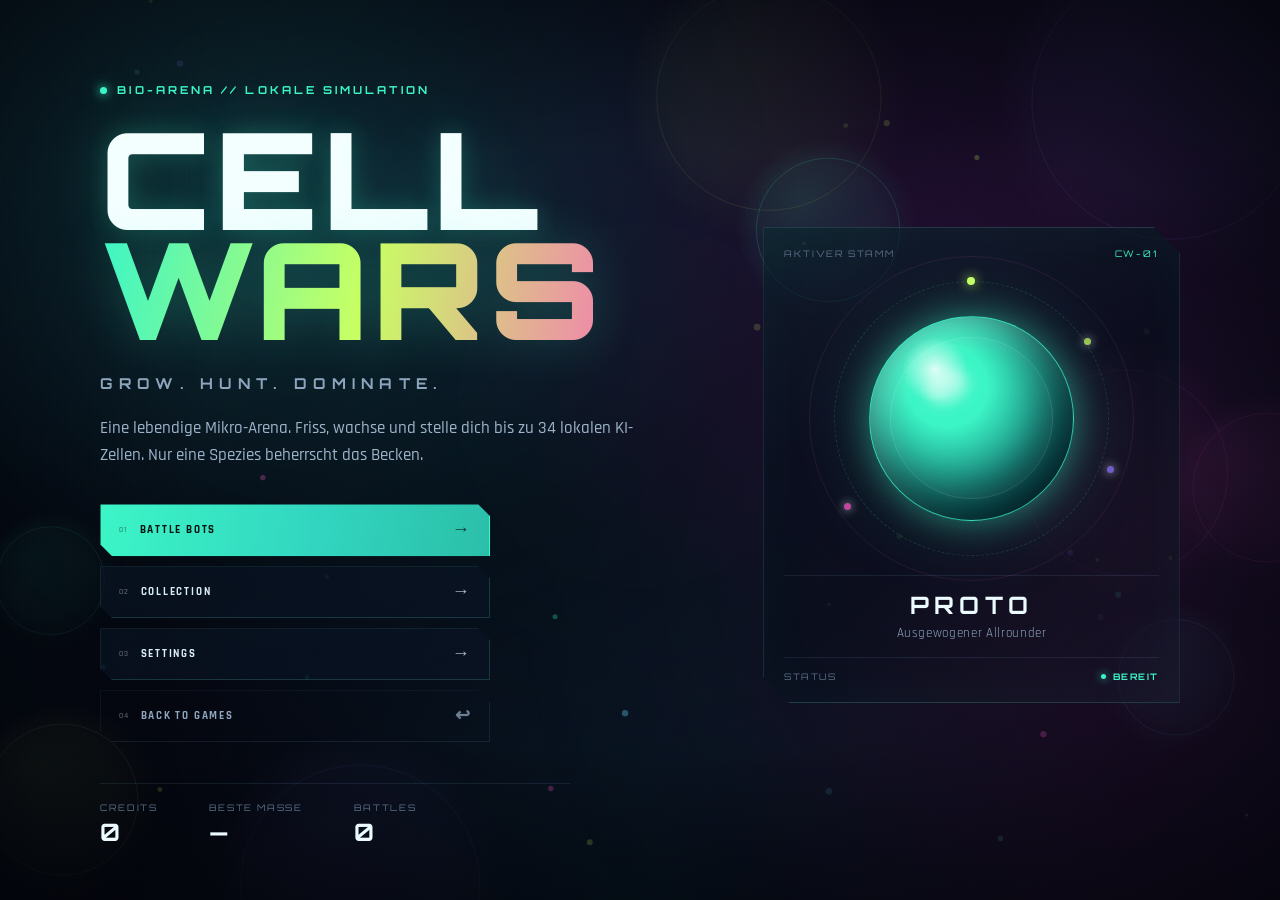
==== commit 9c8bf711: "Cell-Wars Update: Bot-KI, Pellets und Animationen verbessert" ====
--- a/cell-wars/index.html
+++ b/cell-wars/index.html
@@ -52,11 +52,12 @@
       </div>
 
       <div id="cw-controls-hint" class="cw-hint cw-glass">
-        <span class="cw-hint-desktop"><b>MAUS / WASD</b> BEWEGEN &nbsp;·&nbsp; <b>LEER / KLICK</b> TEILEN &nbsp;·&nbsp; <b>ESC</b> PAUSE</span>
-        <span class="cw-hint-touch"><b>ZIEHEN</b> BEWEGEN &nbsp;·&nbsp; <b>SPLIT</b> TEILEN</span>
+        <span class="cw-hint-desktop"><b>MAUS / PFEILE</b> BEWEGEN &nbsp;·&nbsp; <b>LEER / KLICK</b> TEILEN &nbsp;·&nbsp; <b>W</b> MASSE AUSSTOSSEN &nbsp;·&nbsp; <b>ESC</b> PAUSE</span>
+        <span class="cw-hint-touch"><b>ZIEHEN</b> BEWEGEN &nbsp;·&nbsp; <b>SPLIT</b> TEILEN &nbsp;·&nbsp; <b>W</b> MASSE</span>
       </div>
 
       <button type="button" id="cw-btn-touch-split" class="cw-touch-split" aria-label="Zelle teilen">SPLIT</button>
+      <button type="button" id="cw-btn-touch-eject" class="cw-touch-eject" aria-label="Masse ausstoßen">W</button>
     </div>
 
     <!-- Screens -->
@@ -67,7 +68,7 @@
             <div class="cw-brandline"><span class="cw-status-dot"></span> BIO-ARENA // LOKALE SIMULATION</div>
             <h1 class="cw-logo"><span class="cw-logo-cell">CELL</span><span class="cw-logo-wars">WARS</span></h1>
             <p class="cw-tagline">GROW. HUNT. DOMINATE.</p>
-            <p class="cw-lede">Eine lebendige Mikro-Arena. Friss, wachse und stelle dich bis zu zwanzig lokalen KI-Zellen. Nur eine Spezies beherrscht das Becken.</p>
+            <p class="cw-lede">Eine lebendige Mikro-Arena. Friss, wachse und stelle dich bis zu 34 lokalen KI-Zellen. Nur eine Spezies beherrscht das Becken.</p>
 
             <nav class="cw-menu-actions" aria-label="Hauptmenü">
               <button type="button" id="cw-btn-play" class="cw-btn cw-btn-primary">
@@ -153,10 +154,10 @@
               </div>
 
               <ul class="cw-rules">
-                <li><b>Nahrung</b> einsammeln lässt dich wachsen.</li>
+                <li><b>Nahrung</b> einsammeln lässt dich wachsen. Große Pellets sind selten und wertvoll.</li>
                 <li><b>Größere Zellen</b> fressen kleinere.</li>
-                <li><b>Leertaste</b> teilt deine Zelle.</li>
-                <li>Überlebe und führe die Rangliste an.</li>
+                <li><b>Leertaste</b> teilt deine Zelle, <b>W</b> stößt Masse aus.</li>
+                <li><b>Stachel-Kreise</b> schützen kleine Zellen; <b>Viren</b> lassen große Zellen platzen.</li>
               </ul>
             </aside>
           </div>
@@ -223,8 +224,9 @@
               <div class="cw-section-label">STEUERUNG</div>
               <div class="cw-controls-grid">
                 <div><span>MAUS</span><b>Richtung</b></div>
-                <div><span>W A S D / PFEILE</span><b>Richtung</b></div>
+                <div><span>PFEILTASTEN</span><b>Richtung</b></div>
                 <div><span>LEER / LINKSKLICK</span><b>Zelle teilen</b></div>
+                <div><span>W</span><b>Masse ausstoßen</b></div>
                 <div><span>ESC</span><b>Pause</b></div>
               </div>
               <p class="cw-micro">Alle Einstellungen werden lokal in deinem Browser gespeichert.</p>
--- a/cell-wars/style.css
+++ b/cell-wars/style.css
@@ -1953,6 +1953,32 @@
   background: rgba(60, 245, 198, 0.2);
 }
 
+.cw-touch-eject {
+  display: none;
+  position: absolute;
+  right: 24px;
+  bottom: 300px;
+  width: 58px;
+  height: 58px;
+  border-radius: 50%;
+  border: 1px solid rgba(255, 215, 94, 0.55);
+  background: rgba(24, 20, 7, 0.78);
+  color: var(--cw-gold, #ffd75e);
+  font-family: var(--cw-font-display);
+  font-size: 11px;
+  font-weight: 700;
+  letter-spacing: 0.12em;
+  box-shadow: 0 0 20px rgba(255, 215, 94, 0.16);
+  pointer-events: auto;
+  cursor: pointer;
+  touch-action: manipulation;
+}
+
+.cw-touch-eject:active {
+  transform: scale(0.94);
+  background: rgba(255, 215, 94, 0.2);
+}
+
 /* ==========================================================================
    Responsive
    ========================================================================== */
@@ -2254,6 +2280,15 @@
     font-size: 8px;
   }
 
+  .cw-touch-eject {
+    display: block;
+    right: 16px;
+    bottom: 214px;
+    width: 56px;
+    height: 56px;
+    font-size: 9px;
+  }
+
   .cw-menu-bg {
     opacity: 0.85;
   }
@@ -2323,7 +2358,8 @@
 }
 
 @media (pointer: coarse) {
-  .cw-touch-split {
+  .cw-touch-split,
+  .cw-touch-eject {
     display: block;
   }
 }
